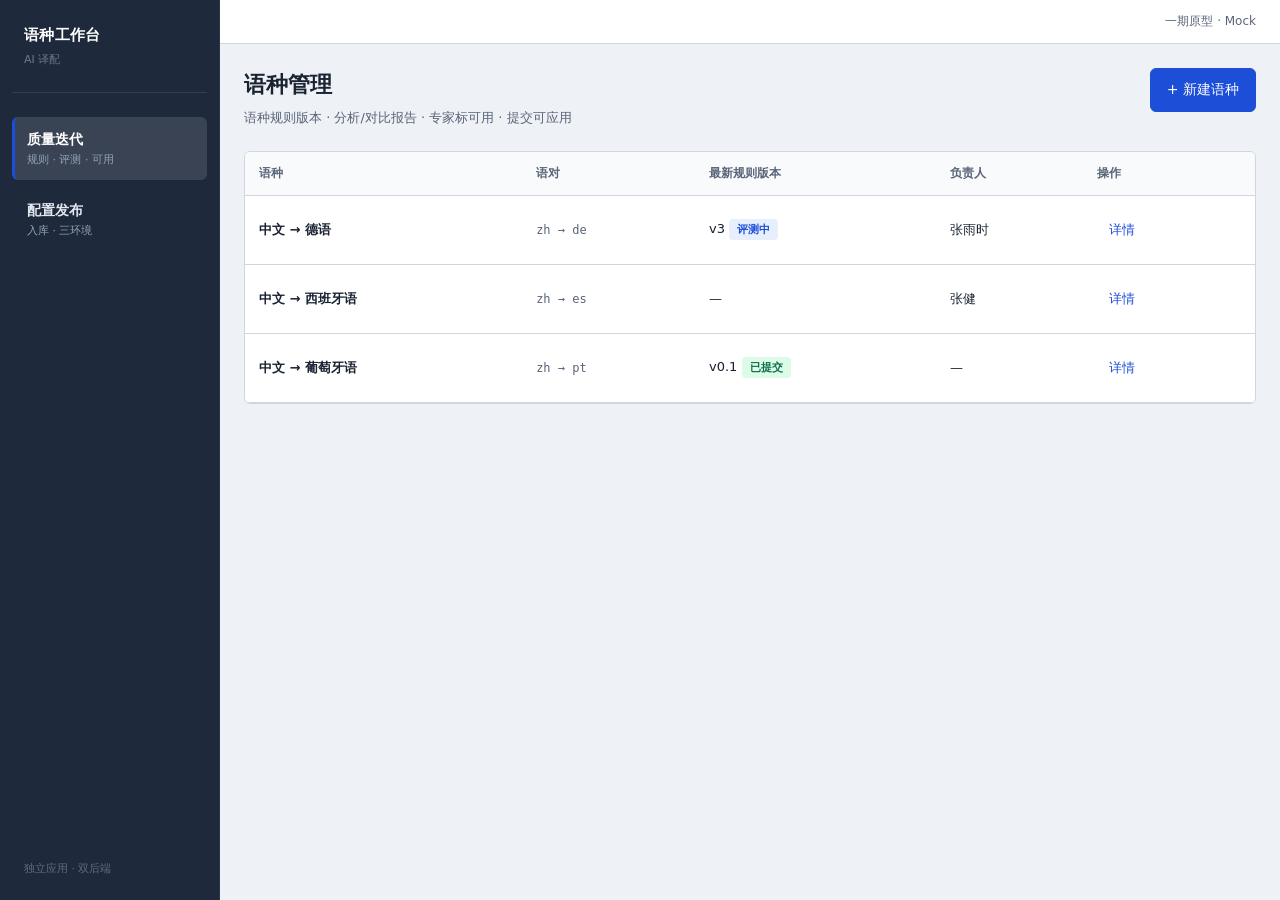
==== eval-prototype/index.html @ a43a3a2f "Add phase-1 docs and eval workbench prototype Merged eval-prototype, PRDs, feature lists, German pil" ====
<!DOCTYPE html>
<html lang="zh-CN">
  <head>
    <meta charset="UTF-8" />
    <meta name="viewport" content="width=device-width, initial-scale=1" />
    <title>语种工作台 · 一期原型</title>
    <link rel="stylesheet" href="styles.css" />
  </head>
  <body class="app-shell">
    <aside id="app-sidebar" class="app-sidebar" aria-label="一级导航"></aside>
    <div class="app-main">
      <header class="site-header" aria-label="页面工具栏">
        <span class="site-hint">一期原型 · Mock</span>
      </header>
      <main id="app" class="app-content"></main>
    </div>
    <script src="mock-data.js"></script>
    <script src="app.js"></script>
  </body>
</html>
---- eval-prototype/styles.css ----
:root {
  /* Spacing · 8dp grid (ui-ux-pro-max) */
  --space-1: 4px;
  --space-2: 8px;
  --space-3: 12px;
  --space-4: 16px;
  --space-5: 24px;
  --space-6: 32px;

  /* Semantic colors */
  --color-bg: #eef1f6;
  --color-surface: #ffffff;
  --color-surface-raised: #f8fafc;
  --color-border: #d0d6e0;
  --color-border-strong: #a8b4c8;
  --color-text: #1a2332;
  --color-text-muted: #5a6478;
  --color-primary: #1d4ed8;
  --color-primary-hover: #1e40af;
  --color-primary-subtle: #e8effc;
  --color-success: #0d6b4c;
  --color-success-subtle: #dcfce7;
  --color-danger: #b42318;
  --color-danger-subtle: #fee2e2;
  --color-warning: #7a5a00;
  --color-warning-subtle: #fff8e1;
  --color-header: #1e293b;
  --color-header-muted: #94a3b8;
  --color-on-primary: #ffffff;
  --color-focus-ring: #2563eb;
  --color-config: #0d6b4c;
  --color-config-hover: #095548;
  --color-config-subtle: #ecfdf5;

  --radius-sm: 4px;
  --radius-md: 6px;
  --radius-lg: 8px;
  --font-sans: system-ui, -apple-system, "PingFang SC", "Helvetica Neue", sans-serif;
  --font-mono: ui-monospace, "SF Mono", Menlo, monospace;
  --duration-fast: 150ms;
  --duration-normal: 220ms;
  --touch-min: 44px;
  --z-sticky: 10;
  --z-toast: 10000;

  /* Legacy aliases (existing rules) */
  --bg: var(--color-bg);
  --surface: var(--color-surface);
  --border: var(--color-border);
  --text: var(--color-text);
  --muted: var(--color-text-muted);
  --accent: var(--color-primary);
  --accent-hover: var(--color-primary-hover);
  --accent-soft: var(--color-primary-subtle);
  --pass: var(--color-success);
  --fail: var(--color-danger);
  --warn: var(--color-warning);
  --radius: var(--radius-md);
  --font: var(--font-sans);
  --mono: var(--font-mono);
}

@media (prefers-reduced-motion: reduce) {
  *,
  *::before,
  *::after {
    animation-duration: 0.01ms !important;
    animation-iteration-count: 1 !important;
    transition-duration: 0.01ms !important;
  }
}

:focus {
  outline: none;
}
:focus-visible {
  outline: 2px solid var(--color-focus-ring);
  outline-offset: 2px;
}

* {
  box-sizing: border-box;
}
body {
  margin: 0;
  font: 14px/1.55 var(--font);
  color: var(--text);
  background: var(--bg);
}

.app-shell {
  display: flex;
  min-height: 100vh;
  min-height: 100dvh;
}

.app-sidebar {
  flex: 0 0 220px;
  width: 220px;
  background: var(--color-header);
  color: var(--color-header-muted);
  display: flex;
  flex-direction: column;
  padding: var(--space-5) var(--space-3);
  border-right: 1px solid rgba(255, 255, 255, 0.06);
}

.sidebar-brand {
  padding: 0 var(--space-3) var(--space-5);
  margin-bottom: var(--space-2);
  border-bottom: 1px solid rgba(255, 255, 255, 0.1);
}
.sidebar-brand-title {
  display: block;
  font-size: 15px;
  font-weight: 600;
  color: var(--color-on-primary);
  letter-spacing: 0.02em;
}
.sidebar-brand-sub {
  display: block;
  margin-top: var(--space-1);
  font-size: 11px;
  opacity: 0.65;
}

.sidebar-nav {
  display: flex;
  flex-direction: column;
  gap: var(--space-2);
  flex: 1;
  padding-top: var(--space-4);
}

.sidebar-nav-link {
  display: flex;
  flex-direction: column;
  gap: 2px;
  min-height: var(--touch-min);
  padding: var(--space-3) var(--space-3);
  text-decoration: none;
  border-radius: var(--radius-md);
  border-left: 3px solid transparent;
  transition: background var(--duration-fast) ease, border-color var(--duration-fast) ease;
}
.sidebar-nav-link:hover {
  background: rgba(255, 255, 255, 0.08);
  color: var(--color-on-primary);
}
.sidebar-nav-link.is-active {
  background: rgba(255, 255, 255, 0.12);
  border-left-color: var(--color-primary);
}
body.module-config .sidebar-nav-link.is-active {
  border-left-color: var(--color-config);
}
.sidebar-nav-label {
  font-size: 14px;
  font-weight: 600;
  color: var(--color-on-primary);
}
.sidebar-nav-link:not(.is-active) .sidebar-nav-label {
  color: #e2e8f0;
}
.sidebar-nav-desc {
  font-size: 11px;
  line-height: 1.35;
  color: var(--color-header-muted);
}

.sidebar-foot {
  margin: var(--space-5) var(--space-3) 0;
  font-size: 11px;
  line-height: 1.4;
  opacity: 0.55;
}

.app-main {
  flex: 1;
  min-width: 0;
  display: flex;
  flex-direction: column;
  min-height: 100vh;
  min-height: 100dvh;
}

.site-header {
  flex-shrink: 0;
  background: var(--color-surface);
  color: var(--color-text);
  padding: var(--space-3) var(--space-5);
  display: flex;
  align-items: center;
  justify-content: flex-end;
  border-bottom: 1px solid var(--border);
}
.site-header .site-hint {
  font-size: 12px;
  color: var(--muted);
}

.app-content {
  flex: 1;
}

@media (max-width: 720px) {
  .app-shell {
    flex-direction: column;
  }
  .app-sidebar {
    flex: none;
    width: 100%;
    flex-direction: row;
    flex-wrap: wrap;
    align-items: center;
    padding: var(--space-3);
  }
  .sidebar-brand {
    border-bottom: none;
    padding-bottom: 0;
    margin-bottom: 0;
    margin-right: auto;
  }
  .sidebar-nav {
    flex-direction: row;
    flex: none;
    padding-top: 0;
    gap: var(--space-2);
  }
  .sidebar-nav-link {
    border-left: none;
    border-bottom: 3px solid transparent;
  }
  .sidebar-nav-link.is-active {
    border-left: none;
    border-bottom-color: var(--color-primary);
  }
  body.module-config .sidebar-nav-link.is-active {
    border-bottom-color: var(--color-config);
  }
  .sidebar-foot {
    display: none;
  }
}
.app-page-iter {
  --app-accent: var(--color-primary);
}
.app-page-config {
  --app-accent: var(--color-config);
}
.app-page-config .btn-primary {
  background: var(--color-config);
  border-color: var(--color-config);
}
.app-page-config .btn-primary:hover:not(:disabled) {
  background: var(--color-config-hover);
}
/* 列表「新建语种」两模块同色（工作台主色） */
.btn-primary[data-act="new-lang"] {
  background: var(--color-primary);
  border-color: var(--color-primary);
}
.btn-primary[data-act="new-lang"]:hover:not(:disabled) {
  background: var(--color-primary-hover);
  border-color: var(--color-primary-hover);
}

.sidebar-cross {
  margin-top: auto;
  padding: var(--space-4) var(--space-3) 0;
  border-top: 1px solid rgba(255, 255, 255, 0.1);
}
.sidebar-cross-link {
  display: block;
  font-size: 12px;
  color: #a7f3d0;
  text-decoration: none;
  padding: var(--space-2) var(--space-2);
  border-radius: var(--radius-sm);
  min-height: var(--touch-min);
  line-height: 1.4;
}
.sidebar-cross-link:hover {
  background: rgba(255, 255, 255, 0.08);
  color: #ecfdf5;
}

.btn-danger {
  color: var(--color-danger);
  border-color: var(--color-danger);
  background: var(--color-surface);
}
.btn-danger:hover:not(:disabled) {
  background: var(--color-danger-subtle);
  color: var(--color-danger);
}
.btn-danger:disabled {
  opacity: 0.45;
}

.modal-backdrop {
  position: fixed;
  inset: 0;
  z-index: 9999;
  display: flex;
  align-items: center;
  justify-content: center;
  padding: var(--space-5);
  background: rgba(15, 23, 42, 0.45);
  overflow-y: auto;
}
.page {
  max-width: 1080px;
  margin: 0 auto;
  padding: var(--space-5);
}
.page-head {
  display: flex;
  justify-content: space-between;
  align-items: flex-start;
  gap: var(--space-5);
  margin-bottom: var(--space-5);
  flex-wrap: wrap;
}
.page-head h1 {
  margin: 0 0 6px;
  font-size: 22px;
}
.lede,
.sub {
  margin: 0;
  font-size: 13px;
  color: var(--muted);
  line-height: 1.5;
}
.back {
  display: inline-flex;
  align-items: center;
  min-height: var(--touch-min);
  margin-bottom: var(--space-2);
  font-size: 13px;
  color: var(--muted);
  text-decoration: none;
}
.back:hover {
  color: var(--accent);
}
.page-detail > .back {
  margin-bottom: var(--space-3);
}

.lang-nav {
  display: flex;
  gap: 4px;
  flex-wrap: wrap;
  margin-bottom: 24px;
  border-bottom: 1px solid var(--border);
  padding-bottom: 0;
}
.lang-nav a {
  padding: 10px 14px;
  font-size: 13px;
  color: var(--muted);
  text-decoration: none;
  border-bottom: 2px solid transparent;
  margin-bottom: -1px;
}
.lang-nav a:hover {
  color: var(--text);
}
.lang-nav a.active {
  color: var(--accent);
  border-bottom-color: var(--accent);
  font-weight: 600;
}

.card {
  background: var(--surface);
  border: 1px solid var(--border);
  border-radius: var(--radius);
}
.card-list {
  overflow: hidden;
}
.section {
  margin-bottom: var(--space-5);
}
.section-title {
  margin: 0 0 var(--space-3);
  font-size: 15px;
  font-weight: 600;
}

table.simple {
  width: 100%;
  border-collapse: collapse;
  font-size: 13px;
}
table.simple th,
table.simple td {
  padding: 12px 14px;
  text-align: left;
  border-bottom: 1px solid var(--border);
}
table.simple th {
  font-weight: 600;
  color: var(--muted);
  font-size: 12px;
  background: var(--color-surface-raised);
}
table.simple tr.clickable {
  cursor: pointer;
}
table.simple tr.clickable:hover td {
  background: var(--accent-soft);
}
table.simple tr.no-hover:hover td {
  background: inherit;
}

.btn {
  font: inherit;
  font-size: 14px;
  min-height: var(--touch-min);
  padding: var(--space-2) var(--space-4);
  border-radius: var(--radius);
  border: 1px solid var(--border);
  background: var(--surface);
  cursor: pointer;
  color: var(--text);
  transition: border-color var(--duration-fast) ease,
    background var(--duration-fast) ease;
}
.btn:hover {
  border-color: var(--color-border-strong);
}
.btn:disabled {
  opacity: 0.42;
  cursor: not-allowed;
}
.btn-primary {
  background: var(--accent);
  border-color: var(--accent);
  color: var(--color-on-primary);
}
.btn-primary:hover:not(:disabled) {
  background: var(--accent-hover);
}
.btn-primary:disabled {
  opacity: 0.45;
  cursor: not-allowed;
}
.btn-sm {
  min-height: var(--touch-min);
  padding: var(--space-2) var(--space-3);
  font-size: 13px;
}
.btn-link {
  border: none;
  background: none;
  color: var(--accent);
  min-height: var(--touch-min);
  padding: var(--space-2) var(--space-3);
}
.row-actions {
  display: flex;
  gap: var(--space-2);
  align-items: center;
  flex-wrap: wrap;
}

.badge {
  display: inline-block;
  padding: 2px 8px;
  border-radius: 4px;
  font-size: 11px;
  font-weight: 600;
}
.badge-pending_eval {
  background: var(--color-surface-raised);
  color: var(--muted);
}
.badge-usable {
  background: var(--color-success-subtle);
  color: var(--pass);
}
.badge-unusable {
  background: var(--color-danger-subtle);
  color: var(--fail);
}
.badge-submitted {
  background: var(--color-success-subtle);
  color: var(--pass);
}
.badge-pass {
  background: var(--color-success-subtle);
  color: var(--pass);
}
.badge-fail {
  background: var(--color-danger-subtle);
  color: var(--fail);
}
.badge-pending {
  background: var(--color-warning-subtle);
  color: var(--warn);
}
.badge-running {
  background: var(--color-primary-subtle);
  color: var(--accent);
}
.badge-done {
  background: var(--color-surface-raised);
  color: var(--muted);
}

.mono {
  font-family: var(--mono);
  font-size: 12px;
}
.empty {
  color: var(--muted);
  font-size: 13px;
}
.foot-note {
  margin-top: 16px;
  font-size: 12px;
  color: var(--muted);
}

.edit-tabs {
  display: flex;
  gap: 0;
  margin-bottom: 16px;
  border: 1px solid var(--border);
  border-radius: var(--radius);
  overflow: hidden;
  width: fit-content;
}
.edit-tabs button {
  border: none;
  background: #f8fafc;
  padding: 8px 16px;
  font: inherit;
  font-size: 13px;
  cursor: pointer;
  color: var(--muted);
}
.edit-tabs button.active {
  background: var(--surface);
  color: var(--accent);
  font-weight: 600;
  box-shadow: inset 0 -2px 0 var(--accent);
}

.slot-tabs {
  display: flex;
  gap: 6px;
  margin-bottom: 12px;
  flex-wrap: wrap;
}
.slot-tabs button {
  min-height: var(--touch-min);
  padding: var(--space-2) var(--space-3);
  font-size: 13px;
  border: 1px solid var(--border);
  border-radius: var(--radius);
  background: var(--surface);
  cursor: pointer;
}
.slot-tabs button.active {
  border-color: var(--accent);
  color: var(--accent);
  background: var(--accent-soft);
}

.readonly-block {
  margin: 0;
  padding: 12px 14px;
  background: #f4f6fa;
  border: 1px solid var(--border);
  border-radius: var(--radius);
  font: 12px/1.5 var(--mono);
  white-space: pre-wrap;
  word-break: break-word;
  overflow: auto;
}

/* 编辑弹窗：三槽切换时编辑区高度一致 */
.slot-editor-pane {
  height: 280px;
  margin: 0 0 10px;
}
.slot-editor-pane .block-editor {
  height: 100%;
  display: flex;
  flex-direction: column;
}
.slot-editor-pane .block-editor textarea,
.slot-editor-pane .slot-editor-view {
  flex: 1;
  width: 100%;
  height: 100%;
  min-height: 0;
  box-sizing: border-box;
  margin: 0;
  padding: 12px;
  border: 1px solid var(--border);
  border-radius: var(--radius);
  font: 12px/1.5 var(--mono);
  line-height: 1.5;
}
.slot-editor-pane .block-editor textarea {
  resize: none;
}
.slot-editor-pane .slot-editor-view {
  background: #f4f6fa;
  white-space: pre-wrap;
  word-break: break-word;
  overflow: auto;
}
.modal-sub {
  margin: 16px 0 8px;
  font-size: 13px;
  font-weight: 600;
}
.rules-snap-list {
  margin: 0 0 12px;
  padding-left: 20px;
  color: var(--muted);
  font-size: 13px;
}
.slot-tabs .tab-tag {
  font-size: 10px;
  font-weight: 500;
  color: var(--muted);
  margin-left: 4px;
}

.badge-muted {
  background: #e2e8f0;
  color: var(--muted);
  font-size: 11px;
  padding: 2px 8px;
  border-radius: 4px;
  font-weight: 500;
}

.block-editor textarea {
  width: 100%;
  font: 12px/1.5 var(--mono);
  padding: 12px;
  border: 1px solid var(--border);
  border-radius: var(--radius);
  resize: vertical;
}
.modal-wide .slot-editor-pane .block-editor textarea {
  resize: none;
}
.block-editor .slot-hint {
  font-size: 12px;
  color: var(--muted);
  margin-bottom: 8px;
}

.overview-grid {
  display: grid;
  grid-template-columns: repeat(auto-fill, minmax(200px, 1fr));
  gap: 12px;
}
.stat-pill {
  padding: 14px 16px;
  border: 1px solid var(--border);
  border-radius: var(--radius);
  background: var(--surface);
}
.stat-pill .k {
  font-size: 11px;
  color: var(--muted);
  text-transform: uppercase;
  letter-spacing: 0.03em;
}
.stat-pill .v {
  font-size: 18px;
  font-weight: 600;
  margin-top: 4px;
}

.gate-panel {
  padding: 0;
}
.gate-rules-table .gate-threshold-input {
  width: 100%;
  max-width: 120px;
  padding: 6px 8px;
  font: inherit;
  border: 1px solid var(--border);
  border-radius: var(--radius);
}
.gate-enable {
  display: inline-flex;
  align-items: center;
  gap: 6px;
  font-size: 13px;
  cursor: pointer;
}
.gate-verdict {
  font-size: 18px;
  font-weight: 600;
  margin-bottom: 8px;
}
.gate-rules-list {
  margin: 12px 0 0;
  padding-left: 18px;
  font-size: 13px;
}
.gate-rules-list li {
  margin-bottom: 6px;
}

.modal {
  background: var(--surface);
  border-radius: 8px;
  padding: 24px;
  max-width: 480px;
  width: 100%;
  max-height: 90vh;
  overflow: auto;
}
.modal-wide {
  max-width: 720px;
}
.modal h3 {
  margin: 0 0 12px;
}
.modal label {
  display: block;
  font-size: 13px;
  margin: 12px 0 6px;
}
.modal input,
.modal textarea,
.modal select {
  width: 100%;
  padding: 8px 10px;
  font: inherit;
  border: 1px solid var(--border);
  border-radius: var(--radius);
}
@media (max-width: 768px) {
  .modal input,
  .modal textarea,
  .modal select,
  .lang-select {
    font-size: 16px;
  }
}
.modal-ft {
  margin-top: 20px;
  display: flex;
  gap: 10px;
  justify-content: flex-end;
}
.card-placeholder {
  padding: var(--space-4) var(--space-5);
}
.card-placeholder .lede {
  margin-bottom: var(--space-4);
}

.card-placeholder {
  padding: var(--space-4) var(--space-5);
}
.card-placeholder .lede {
  margin-bottom: var(--space-4);
}

.banner {
  display: flex;
  justify-content: space-between;
  align-items: center;
  gap: 16px;
  padding: 14px 18px;
  background: var(--accent-soft);
  border: 1px solid #bfdbfe;
  border-radius: var(--radius);
  margin-bottom: 20px;
}

.tool-hint {
  background: #f8fafc;
  border: 1px dashed var(--border);
  border-radius: var(--radius);
  padding: 10px 14px;
  font-size: 12px;
  color: var(--muted);
  margin-bottom: 16px;
}

.section-head {
  display: flex;
  justify-content: space-between;
  align-items: baseline;
  gap: 12px;
  flex-wrap: wrap;
  margin-bottom: 12px;
}
.section-head .section-title {
  margin: 0;
}
.detail-head {
  margin-bottom: 20px;
}

.form-field {
  margin-bottom: 14px;
}
.form-field label {
  display: block;
  font-size: 13px;
  margin-bottom: 6px;
}
.form-preview {
  margin: 6px 0 0;
  font-size: 12px;
  color: var(--muted);
}
.modal-form input,
.modal-form select.lang-select {
  width: 100%;
  padding: 8px 10px;
  font: inherit;
  border: 1px solid var(--border);
  border-radius: var(--radius);
  background: var(--surface);
}
.toast {
  position: fixed;
  bottom: var(--space-5);
  left: 50%;
  transform: translateX(-50%) translateY(12px);
  z-index: var(--z-toast);
  max-width: min(420px, calc(100vw - var(--space-6)));
  padding: var(--space-3) var(--space-4);
  font-size: 14px;
  line-height: 1.45;
  color: var(--color-on-primary);
  background: var(--color-header);
  border-radius: var(--radius-lg);
  box-shadow: 0 8px 24px rgba(15, 23, 42, 0.28);
  opacity: 0;
  pointer-events: none;
  transition: opacity var(--duration-normal) ease,
    transform var(--duration-normal) ease;
}
.toast.show {
  opacity: 1;
  transform: translateX(-50%) translateY(0);
}

/* 点选列表：试点剧 / 对比版本 */
.pick-list {
  display: flex;
  flex-direction: column;
  gap: 8px;
  max-height: 220px;
  overflow-y: auto;
  padding: 4px 0;
}
.pick-item {
  display: flex;
  align-items: flex-start;
  gap: var(--space-2);
  width: 100%;
  text-align: left;
  min-height: var(--touch-min);
  padding: var(--space-3);
  border: 1px solid var(--border);
  border-radius: var(--radius);
  background: var(--surface);
  cursor: pointer;
  font: inherit;
  color: var(--text);
  transition: border-color 0.12s, background 0.12s;
}
.pick-item:hover {
  border-color: var(--color-border-strong);
  background: var(--color-surface-raised);
}
.pick-item.selected {
  border-color: var(--accent);
  background: var(--accent-soft);
}
.pick-box {
  flex-shrink: 0;
  width: 18px;
  height: 18px;
  margin-top: 1px;
  border: 2px solid var(--border);
  border-radius: 4px;
  background: var(--surface);
  position: relative;
}
.pick-item.selected .pick-box {
  border-color: var(--accent);
  background: var(--accent);
}
.pick-item.selected .pick-box::after {
  content: "";
  position: absolute;
  left: 5px;
  top: 1px;
  width: 5px;
  height: 10px;
  border: solid var(--color-on-primary);
  border-width: 0 2px 2px 0;
  transform: rotate(45deg);
}
.pick-text {
  flex: 1;
  min-width: 0;
}
.pick-label {
  display: block;
  font-weight: 500;
  line-height: 1.35;
}
.pick-sub {
  display: block;
  font-size: 12px;
  color: var(--muted);
  margin-top: 2px;
}

.col-actions {
  white-space: nowrap;
}

.save-hint {
  font-size: 12px;
  color: var(--muted);
  margin: 8px 0 0;
}
.check-group {
  display: flex;
  flex-direction: column;
  gap: 8px;
  padding: 8px 0;
}
.check-row {
  font-size: 13px;
  display: flex;
  align-items: flex-start;
  gap: 8px;
  cursor: pointer;
}
.modal-form textarea {
  width: 100%;
  font: inherit;
  padding: 8px 10px;
  border: 1px solid var(--border);
  border-radius: var(--radius);
}
.table-list th,
.table-list td {
  padding: 14px 16px;
}

/* —— 配置发布模块（合并自 Admin prototype）—— */
.badge-none {
  background: var(--color-surface-raised);
  color: var(--color-text-muted);
}
.badge-testing {
  background: var(--color-primary-subtle);
  color: var(--color-primary-hover);
}
.badge-staging {
  background: var(--color-warning-subtle);
  color: var(--color-warning);
}
.badge-production {
  background: var(--color-primary-subtle);
  color: var(--color-primary-hover);
}
.badge-offline {
  background: var(--color-danger-subtle);
  color: var(--color-danger);
}
.badge-source {
  background: var(--color-surface-raised);
  color: var(--muted);
  font-weight: 500;
}

/* 详情 · 环境摘要 + 模块 Tab（缩短单页滚动） */
.env-strip {
  display: flex;
  flex-wrap: wrap;
  align-items: center;
  gap: var(--space-2) var(--space-3);
  padding: var(--space-3) var(--space-4);
  margin-bottom: var(--space-4);
  background: var(--surface);
  border: 1px solid var(--border);
  border-radius: var(--radius-lg);
  font-size: 13px;
}
.env-strip-label {
  font-size: 11px;
  font-weight: 600;
  color: var(--muted);
  letter-spacing: 0.03em;
}
.env-chip {
  display: inline-flex;
  align-items: baseline;
  gap: var(--space-2);
  min-height: 32px;
  padding: var(--space-1) var(--space-3);
  background: var(--color-surface-raised);
  border: 1px solid var(--border);
  border-radius: 999px;
}
.env-chip-env {
  font-size: 11px;
  color: var(--muted);
}
.env-chip-ver {
  font-weight: 600;
  font-size: 13px;
}
.env-strip-link {
  margin-left: auto;
  min-height: var(--touch-min);
  display: inline-flex;
  align-items: center;
  padding: 0 var(--space-2);
  font-size: 13px;
  color: var(--accent);
  text-decoration: none;
  font-weight: 500;
}
.env-strip-link:hover {
  text-decoration: underline;
}

.page-detail .section {
  margin-bottom: var(--space-5);
}
.module-head {
  margin-bottom: var(--space-4);
}
.module-head-iter .lede,
.module-head-config .lede {
  margin-top: var(--space-2);
}

/* 渐进披露 · 发布历史 */
.section-collapsible {
  margin-bottom: var(--space-4);
}
.collapse-panel {
  border: 1px solid var(--border);
  border-radius: var(--radius-lg);
  background: var(--surface);
  overflow: hidden;
}
.collapse-summary {
  display: flex;
  align-items: center;
  gap: var(--space-2);
  min-height: var(--touch-min);
  padding: var(--space-3) var(--space-4);
  font-size: 15px;
  font-weight: 600;
  cursor: pointer;
  list-style: none;
  user-select: none;
}
.collapse-summary::-webkit-details-marker {
  display: none;
}
.collapse-summary::before {
  content: "";
  width: 8px;
  height: 8px;
  border-right: 2px solid var(--muted);
  border-bottom: 2px solid var(--muted);
  transform: rotate(-45deg);
  transition: transform var(--duration-fast) ease;
  flex-shrink: 0;
}
.collapse-panel[open] .collapse-summary::before {
  transform: rotate(45deg);
}
.collapse-panel[open] .collapse-summary {
  border-bottom: 1px solid var(--border);
}
.collapse-body.card {
  border: none;
  border-radius: 0;
  box-shadow: none;
}

.row-actions,
.snap-actions {
  display: flex;
  flex-wrap: wrap;
  gap: var(--space-2);
  align-items: center;
}
.row-actions select,
.modal-form select.lang-select {
  min-height: var(--touch-min);
  min-width: 96px;
  font-size: 13px;
  padding: var(--space-2) var(--space-3);
}

.snap-pre {
  font: 12px/1.45 var(--mono);
  background: var(--color-surface-raised);
  border: 1px solid var(--border);
  border-radius: var(--radius);
  padding: 12px;
  max-height: 200px;
  overflow: auto;
  white-space: pre-wrap;
  margin: 0 0 12px;
}

.foot-note {
  margin-top: 16px;
  font-size: 12px;
  color: var(--muted);
}
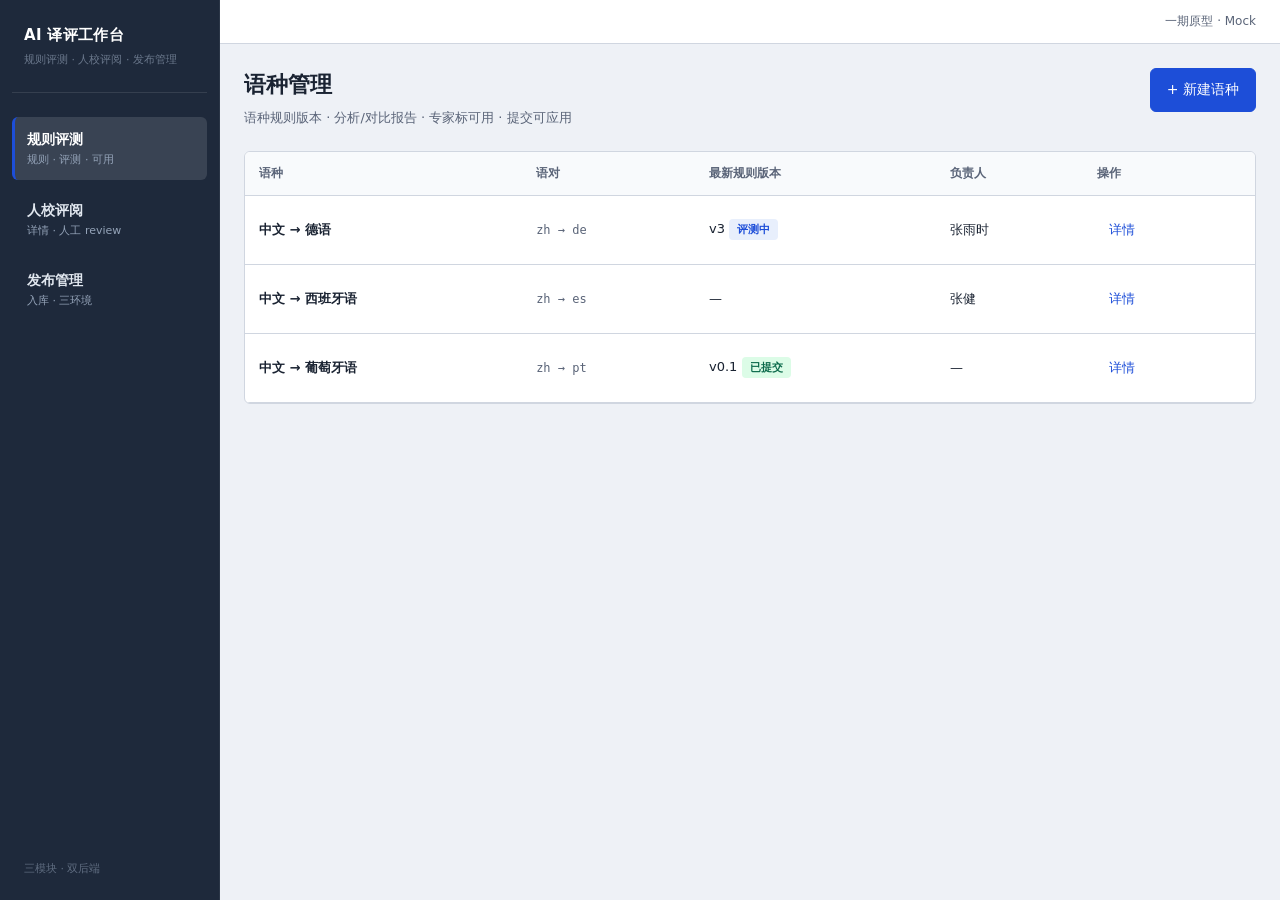
==== commit b4f6edf2: "feat: add 人校评阅 module placeholder and sync docs Introduce third sidebar module (#/review) with place" ====
--- a/eval-prototype/index.html
+++ b/eval-prototype/index.html
@@ -3,7 +3,7 @@
   <head>
     <meta charset="UTF-8" />
     <meta name="viewport" content="width=device-width, initial-scale=1" />
-    <title>语种工作台 · 一期原型</title>
+    <title>AI 译评工作台 · 一期原型</title>
     <link rel="stylesheet" href="styles.css" />
   </head>
   <body class="app-shell">
--- a/eval-prototype/styles.css
+++ b/eval-prototype/styles.css
@@ -31,6 +31,9 @@
   --color-config: #0d6b4c;
   --color-config-hover: #095548;
   --color-config-subtle: #ecfdf5;
+  --color-review: #7c3aed;
+  --color-review-hover: #6d28d9;
+  --color-review-subtle: #f5f3ff;
 
   --radius-sm: 4px;
   --radius-md: 6px;
@@ -153,6 +156,9 @@
 }
 body.module-config .sidebar-nav-link.is-active {
   border-left-color: var(--color-config);
+}
+body.module-review .sidebar-nav-link.is-active {
+  border-left-color: var(--color-review);
 }
 .sidebar-nav-label {
   font-size: 14px;
@@ -238,6 +244,9 @@
   body.module-config .sidebar-nav-link.is-active {
     border-bottom-color: var(--color-config);
   }
+  body.module-review .sidebar-nav-link.is-active {
+    border-bottom-color: var(--color-review);
+  }
   .sidebar-foot {
     display: none;
   }
@@ -247,6 +256,9 @@
 }
 .app-page-config {
   --app-accent: var(--color-config);
+}
+.app-page-review {
+  --app-accent: var(--color-review);
 }
 .app-page-config .btn-primary {
   background: var(--color-config);
@@ -965,7 +977,7 @@
   padding: 14px 16px;
 }
 
-/* —— 配置发布模块（合并自 Admin prototype）—— */
+/* —— 发布管理模块（合并自 Admin prototype）—— */
 .badge-none {
   background: var(--color-surface-raised);
   color: var(--color-text-muted);
